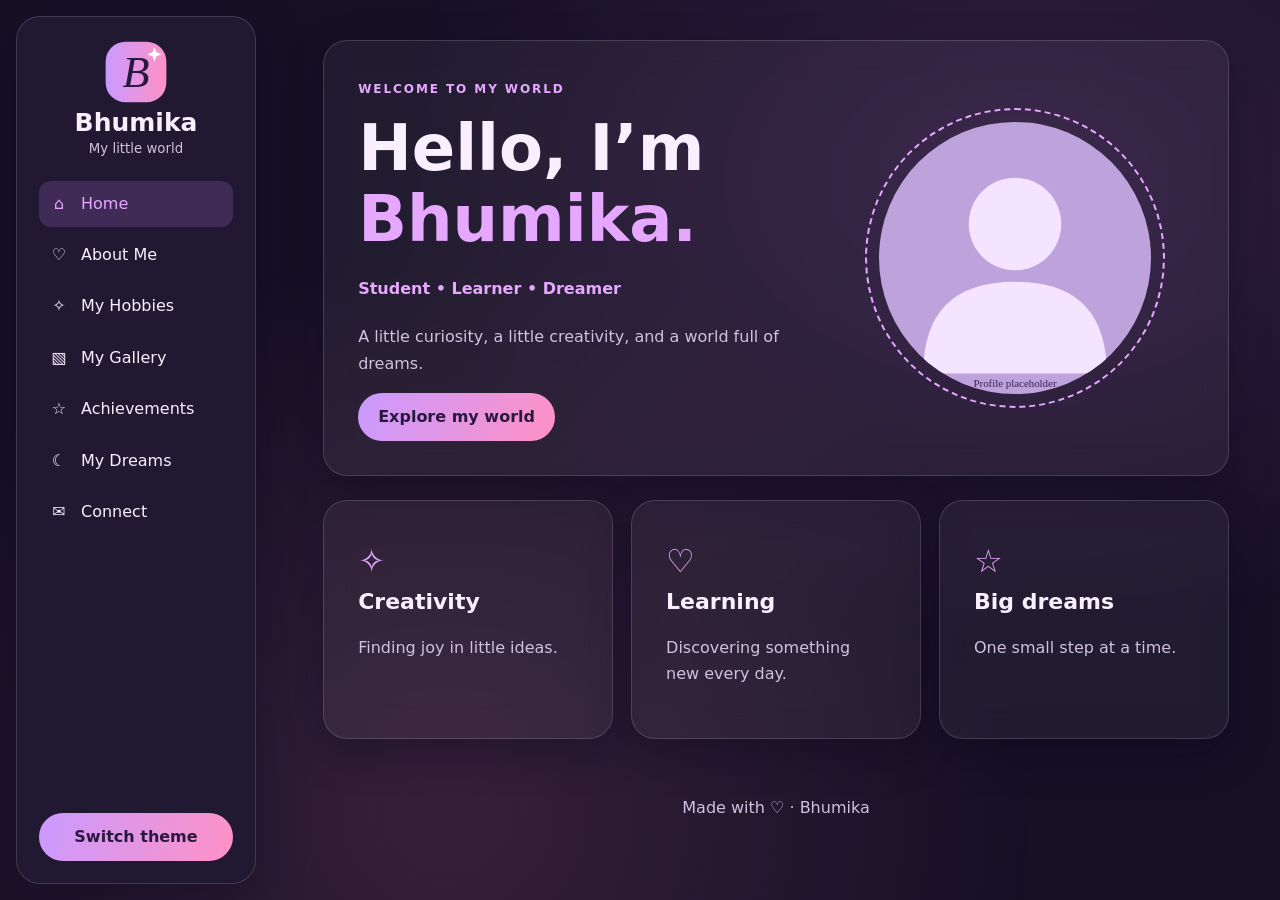
==== index.html @ b7c9dea2 "first commit" ====
<!doctype html>
<html lang="en" data-theme="dark">

<head>
    <meta charset="utf-8">
    <meta name="viewport" content="width=device-width, initial-scale=1">
    <meta name="description" content="Bhumika — a personal creative portfolio.">
    <meta name="robots" content="noindex,nofollow">
    <title>Home | Bhumika</title>
    <link rel="icon" href="assets/images/logo.svg" type="image/svg+xml">
    <link rel="stylesheet" href="assets/css/style.css">
    <script src="assets/js/config.js" defer></script>
    <script src="assets/js/main.js" defer></script>
</head>

<body>
    <div id="loader" hidden aria-hidden="true"><img data-profile src="assets/images/avatar.svg"
            alt=""><strong>Bhumika</strong><span class="spinner"></span></div>
    <div class="ambient" aria-hidden="true"></div>
    <header class="mobilebar"><a href="index.html">Bhumika</a><button id="menu" class="icon" aria-label="Open menu"
            aria-controls="sidebar" aria-expanded="false">☰</button></header><button id="scrim" hidden
        aria-label="Close menu"></button>
    <aside id="sidebar"><a class="brand" href="index.html"><img src="assets/images/logo.svg"
                alt=""><strong>Bhumika</strong><small>My little world</small></a>
        <nav aria-label="Main navigation"><a href="index.html" aria-current="page"><span
                    aria-hidden="true">⌂</span>Home</a><a href="about.html"><span aria-hidden="true">♡</span>About
                Me</a><a href="hobbies.html"><span aria-hidden="true">✧</span>My Hobbies</a><a href="gallery.html"><span
                    aria-hidden="true">▧</span>My Gallery</a><a href="achievements.html"><span
                    aria-hidden="true">☆</span>Achievements</a><a href="dreams.html"><span aria-hidden="true">☾</span>My
                Dreams</a><a href="connect.html"><span aria-hidden="true">✉</span>Connect</a></nav><button id="theme"
            class="btn" type="button">Switch theme</button>
    </aside>
    <main id="main">
        <section class="hero glass reveal">
            <div><span class="eyebrow">WELCOME TO MY WORLD</span>
                <h1>Hello, I’m <em>Bhumika.</em></h1>
                <p class="typing" data-typing="Student • Learner • Dreamer">Student • Learner • Dreamer</p>
                <p>A little curiosity, a little creativity, and a world full of dreams.</p><a class="btn"
                    href="about.html">Explore my world</a>
            </div>
            <div class="portrait"><img data-profile src="assets/images/avatar.svg" alt="Bhumika profile placeholder">
            </div>
        </section>
        <div class="cards">
            <article class="glass reveal"><span class="symbol">✧</span>
                <h2>Creativity</h2>
                <p>Finding joy in little ideas.</p>
            </article>
            <article class="glass reveal"><span class="symbol">♡</span>
                <h2>Learning</h2>
                <p>Discovering something new every day.</p>
            </article>
            <article class="glass reveal"><span class="symbol">☆</span>
                <h2>Big dreams</h2>
                <p>One small step at a time.</p>
            </article>
        </div>
        <footer>Made with ♡ · Bhumika</footer>
    </main>
</body>

</html>
---- assets/css/style.css ----
:root{color-scheme:dark;--bg:#161025;--text:#f8efff;--muted:#d0c1df;--panel:#ffffff0d;--line:#ffffff25;--accent:#e6a8ff;--side:#211831;--shadow:#0a061b55}html[data-theme=light]{color-scheme:light;--bg:#f4eafb;--text:#302040;--muted:#624c73;--panel:#ffffffa0;--line:#9e71b544;--accent:#793d9b;--side:#faf3ff;--shadow:#b68ac533}*{box-sizing:border-box}body{margin:0;background:var(--bg);color:var(--text);font:16px/1.65 system-ui,sans-serif;min-height:100vh}a{color:inherit;text-decoration:none}button{font:inherit;color:inherit;cursor:pointer}button:focus-visible,a:focus-visible{outline:3px solid var(--accent);outline-offset:4px}[hidden]{display:none!important}.ambient{position:fixed;inset:0;z-index:-1;pointer-events:none;background:radial-gradient(ellipse at 80% 20%,#b05bca30,transparent 45%),radial-gradient(ellipse at 35% 90%,#fa80b425,transparent 50%);animation:glow 8s alternate infinite}@keyframes glow{to{opacity:.45}}#sidebar{position:fixed;inset:16px auto 16px 16px;width:240px;background:var(--side);border:1px solid var(--line);border-radius:24px;padding:22px;display:flex;flex-direction:column;gap:22px;overflow:auto;z-index:20;box-shadow:0 15px 50px var(--shadow)}.brand{display:grid;justify-items:center;line-height:1.4}.brand img{width:66px}.brand strong{font-size:25px}.brand small{color:var(--muted)}nav{display:grid;gap:5px}nav a{display:flex;align-items:center;gap:12px;padding:10px;border-radius:12px}nav a:hover,nav a[aria-current]{background:#bd79ee30;color:var(--accent)}nav span{width:20px;text-align:center}#theme{margin-top:auto}main{margin-left:272px;padding:40px clamp(20px,4vw,64px);max-width:1600px}.glass{background:var(--panel);border:1px solid var(--line);border-radius:24px;padding:clamp(18px,3vw,34px);backdrop-filter:blur(16px);box-shadow:0 15px 40px var(--shadow)}.hero,.split{display:grid;grid-template-columns:1.25fr 1fr;align-items:center;gap:32px;min-height:370px}h1,h2,p{margin-top:0}h1{font-size:clamp(36px,5vw,70px);line-height:1.1;margin:12px 0 22px;overflow-wrap:anywhere}h2{font-size:22px;line-height:1.3}p{color:var(--muted)}em{font-style:normal;color:var(--accent);display:block}.eyebrow{letter-spacing:.16em;font-size:12px;color:var(--accent);font-weight:700}.typing{font-weight:700;color:var(--accent);min-height:2em}.btn{display:inline-block;background:linear-gradient(110deg,#c99aff,#ff91c5);color:#29183f;border:0;border-radius:30px;padding:11px 20px;font-weight:700;text-align:center}.portrait{position:relative;padding:12px;border:2px dashed var(--accent);border-radius:50%;max-width:300px;margin:auto;animation:float 5s ease-in-out infinite}.portrait img{display:block;aspect-ratio:1;border-radius:50%;object-fit:cover;width:100%}@keyframes float{50%{transform:translateY(-8px)}}.cards,.gallery{display:grid;grid-template-columns:repeat(3,minmax(0,1fr));gap:18px;margin:24px 0}.symbol{font-size:32px;color:var(--accent)}.intro{margin-bottom:30px}.cards img,.gallery img,.split img{width:100%;aspect-ratio:1;object-fit:cover;margin-bottom:16px}.arch{border-radius:50% 50% 18px 18px}.round{border-radius:50%}.organic{border-radius:36% 64% 55% 45% / 43% 35% 65% 57%}.split img{max-width:280px}.gallery-item{text-align:left}.gallery-item:hover{transform:translateY(-4px)}.socials{display:flex;flex-wrap:wrap;gap:12px}.socials a{border:1px solid var(--line);padding:12px;border-radius:14px}.socials a[aria-disabled]{opacity:.65}footer{text-align:center;color:var(--muted);padding:32px 0}.mobilebar,#scrim{display:none}.icon{background:var(--panel);border:1px solid var(--line);border-radius:12px;padding:5px 14px;font-size:24px}#loader{position:fixed;inset:0;z-index:100;background:var(--bg);display:grid;place-content:center;justify-items:center;gap:15px}#loader img{width:110px;height:110px;object-fit:cover;border-radius:50%;border:3px solid var(--accent)}.spinner{width:35px;height:35px;border:3px solid var(--line);border-top-color:var(--accent);border-radius:50%;animation:spin .8s linear infinite}@keyframes spin{to{transform:rotate(360deg)}}.reveal.ready{animation:appear .65s both}@keyframes appear{from{opacity:.25;transform:translateY(14px)}to{opacity:1;transform:translateY(0)}}dialog{background:var(--side);color:var(--text);border:1px solid var(--line);border-radius:20px;padding:18px;max-width:min(90vw,720px)}dialog::backdrop{background:#10091cbb}dialog img{display:block;max-width:100%;max-height:70vh;margin:10px auto}.close{display:block;margin-left:auto}@media(max-width:1050px){.cards,.gallery{grid-template-columns:repeat(2,minmax(0,1fr))}}@media(max-width:760px){.mobilebar{display:flex;position:sticky;top:0;z-index:15;align-items:center;justify-content:space-between;padding:10px 18px;background:var(--side);border-bottom:1px solid var(--line)}#sidebar{inset:0 auto 0 0;border-radius:0 22px 22px 0;transform:translateX(-110%);transition:transform .25s;visibility:hidden}#sidebar.open{transform:translateX(0);visibility:visible}#scrim:not([hidden]){display:block;position:fixed;inset:0;background:#0008;border:0;z-index:19}main{margin:0;padding:24px 16px}.hero,.split{grid-template-columns:1fr;text-align:center}.portrait{max-width:220px;grid-row:1}.split img{margin:auto}.hero{min-height:0}}@media(max-width:420px){.cards,.gallery{grid-template-columns:1fr}}@media(prefers-reduced-motion:reduce){*,*::before,*::after{animation:none!important;transition:none!important;scroll-behavior:auto!important}}
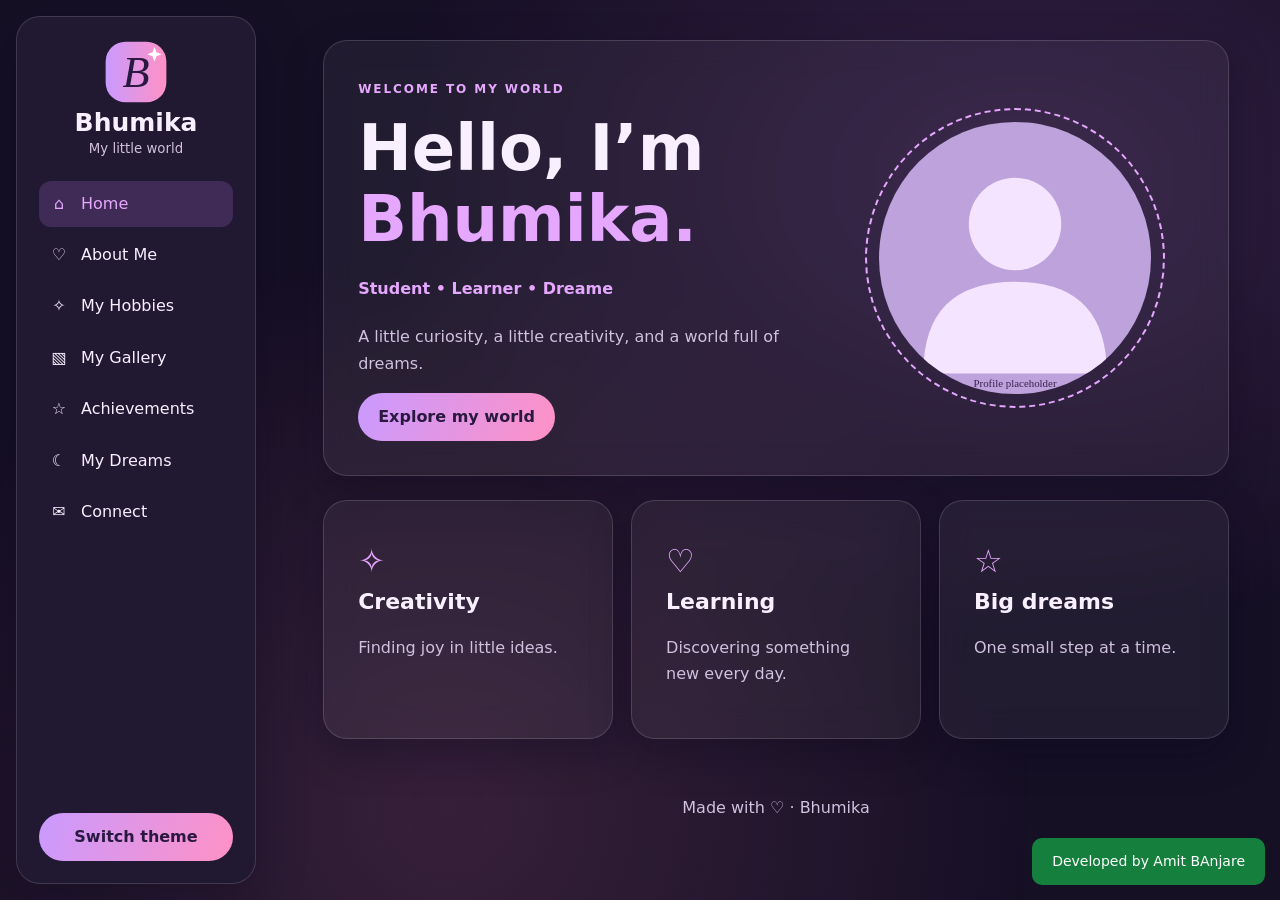
==== commit 054f2fd4: "Testing automatic CI CD deployment version 2" ====
--- a/index.html
+++ b/index.html
@@ -57,6 +57,19 @@
         </div>
         <footer>Made with ♡ · Bhumika</footer>
     </main>
+    <div style="
+    position: fixed;
+    bottom: 15px;
+    right: 15px;
+    background: #15803d;
+    color: white;
+    padding: 12px 20px;
+    border-radius: 10px;
+    font-size: 14px;
+    z-index: 9999;
+">
+        Developed by Amit BAnjare
+    </div>
 </body>
 
 </html>
